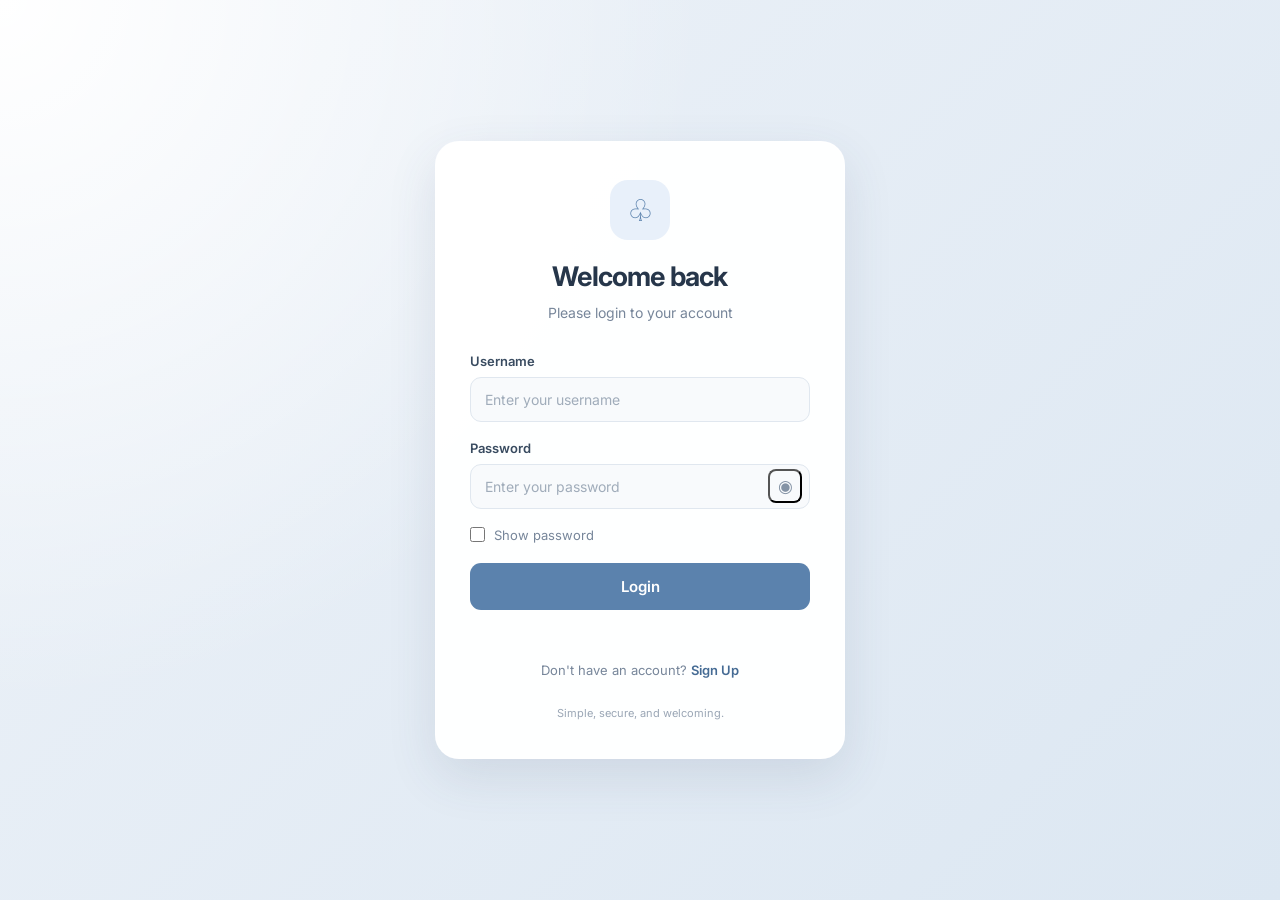
==== login.html @ faa7c5b0 "Add files via upload" ====
<!DOCTYPE html>
<html lang="en">
<head>
    <meta charset="UTF-8">
    <meta name="viewport" content="width=device-width, initial-scale=1.0">
    <title>Login & Sign Up Page</title>

    <link rel="preconnect" href="https://fonts.googleapis.com">
    <link rel="preconnect" href="https://fonts.gstatic.com" crossorigin>
    <link href="https://fonts.googleapis.com/css2?family=Inter:wght@400;500;600;700&display=swap" rel="stylesheet">

    <style>
        * {
            margin: 0;
            padding: 0;
            box-sizing: border-box;
            font-family: 'Inter', sans-serif;
        }

        :root {
            --primary: #5b82ad;
            --primary-dark: #456b94;
            --text: #26364a;
            --muted: #77869a;
            --border: #e0e7ef;
            --input-bg: #f8fafc;
        }

        body {
            min-height: 100vh;
            display: flex;
            align-items: center;
            justify-content: center;
            padding: 24px;
            background:
                radial-gradient(circle at top left, #ffffff 0%, transparent 45%),
                linear-gradient(135deg, #edf2f8, #dce7f2);
        }

        .form-container {
            width: 100%;
            max-width: 410px;
            padding: 38px 34px;
            background: rgba(255, 255, 255, 0.96);
            border: 1px solid rgba(255, 255, 255, 0.9);
            border-radius: 24px;
            box-shadow: 0 18px 50px rgba(54, 78, 108, 0.12);
            animation: appear 0.5s ease;
        }

        @keyframes appear {
            from {
                opacity: 0;
                transform: translateY(12px);
            }
            to {
                opacity: 1;
                transform: translateY(0);
            }
        }

        .logo {
            width: 60px;
            height: 60px;
            display: flex;
            align-items: center;
            justify-content: center;
            margin: 0 auto 20px;
            border-radius: 18px;
            background: #e8f0fa;
            color: var(--primary);
            font-size: 30px;
        }

        #formTitle {
            text-align: center;
            font-size: 27px;
            font-weight: 700;
            color: var(--text);
            letter-spacing: -0.8px;
            margin-bottom: 9px;
        }

        .subtitle {
            text-align: center;
            color: var(--muted);
            font-size: 14px;
            line-height: 1.6;
            margin-bottom: 28px;
        }

        .field {
            margin-bottom: 18px;
        }

        .field label {
            display: block;
            margin-bottom: 8px;
            color: #394b60;
            font-size: 13px;
            font-weight: 600;
        }

        .input-wrap {
            position: relative;
        }

        .input-wrap input {
            width: 100%;
            padding: 13px 14px;
            border: 1px solid var(--border);
            border-radius: 11px;
            background: var(--input-bg);
            color: var(--text);
            font-size: 14px;
            outline: none;
            transition: border-color 0.2s, box-shadow 0.2s,
                        background 0.2s;
        }

        .input-wrap input::placeholder {
            color: #a0acba;
        }

        .input-wrap input:focus {
            background: #ffffff;
            border-color: #8eafd2;
            box-shadow: 0 0 0 4px rgba(91, 130, 173, 0.12);
        }

        .password-input {
            padding-right: 48px !important;
        }

        .eye-button {
            position: absolute;
            right: 8px;
            top: 50%;
            transform: translateY(-50%);
            width: 34px;
            height: 34px;
            margin: 0;
            padding: 0;
            border-radius: 8px;
            background: transparent;
            color: #8493a5;
            box-shadow: none;
            font-size: 17px;
            cursor: pointer;
        }

        .eye-button:hover {
            background: #edf2f8;
            color: var(--primary-dark);
            box-shadow: none;
            transform: translateY(-50%);
        }

        .show-password {
            display: flex;
            align-items: center;
            gap: 9px;
            margin-top: 3px;
        }

        .show-password input {
            width: 15px;
            height: 15px;
            accent-color: var(--primary);
            cursor: pointer;
        }

        .show-password label {
            color: var(--muted);
            font-size: 13px;
            cursor: pointer;
        }

        #passwordMatchMessage {
            font-size: 12px;
            margin-top: -8px;
            margin-bottom: 14px;
        }

        .submit-button {
            width: 100%;
            margin-top: 20px;
            padding: 14px;
            border: none;
            border-radius: 11px;
            background: var(--primary);
            color: #ffffff;
            font-size: 15px;
            font-weight: 600;
            cursor: pointer;
            transition: background 0.2s, box-shadow 0.2s,
                        transform 0.2s;
        }

        .submit-button:hover {
            background: var(--primary-dark);
            box-shadow: 0 7px 16px rgba(69, 107, 148, 0.2);
            transform: translateY(-1px);
        }

        .submit-button:active {
            transform: translateY(0);
        }

        #errorMessage {
            min-height: 18px;
            margin-top: 12px;
            color: #dc5454;
            font-size: 12px;
            line-height: 1.5;
            text-align: center;
        }

        #toggleText {
            margin-top: 19px;
            text-align: center;
            color: var(--muted);
            font-size: 13px;
            line-height: 1.8;
        }

        #toggleText a {
            color: var(--primary-dark);
            font-weight: 600;
            text-decoration: none;
        }

        #toggleText a:hover {
            text-decoration: underline;
        }

        .footer-text {
            margin-top: 24px;
            color: #9aa6b5;
            font-size: 11px;
            text-align: center;
        }

        [hidden] {
            display: none !important;
        }

        @media (max-width: 480px) {
            body {
                padding: 16px;
            }

            .form-container {
                padding: 30px 23px;
                border-radius: 20px;
            }

            #formTitle {
                font-size: 25px;
            }
        }

        @media (prefers-reduced-motion: reduce) {
            *, *::before, *::after {
                animation: none !important;
                transition: none !important;
            }
        }
    </style>
</head>

<body>

    <main class="form-container">

        <div class="logo" aria-hidden="true">♧</div>

        <h2 id="formTitle">Welcome back</h2>

        <p class="subtitle" id="subtitle">
            Please login to your account
        </p>

        <form id="authForm">

            <div class="field">
                <label for="username">Username</label>

                <div class="input-wrap">
                    <input
                        type="text"
                        id="username"
                        placeholder="Enter your username"
                        autocomplete="username"
                        required
                    >
                </div>
            </div>

            <div class="field">
                <label for="password">Password</label>

                <div class="input-wrap">
                    <input
                        type="password"
                        id="password"
                        class="password-input"
                        placeholder="Enter your password"
                        autocomplete="current-password"
                        required
                    >

                    <button
                        type="button"
                        class="eye-button"
                        id="togglePassword"
                        aria-label="Show password"
                        aria-pressed="false"
                    >◉</button>
                </div>
            </div>

            <div class="show-password" id="showPasswordContainer">
                <input type="checkbox" id="showPassword">
                <label for="showPassword">Show password</label>
            </div>

            <div class="field" id="confirmField" hidden>
                <label for="confirmPassword">Confirm Password</label>

                <div class="input-wrap">
                    <input
                        type="password"
                        id="confirmPassword"
                        class="password-input"
                        placeholder="Re-enter your password"
                        autocomplete="new-password"
                    >

                    <button
                        type="button"
                        class="eye-button"
                        id="toggleConfirmPassword"
                        aria-label="Show confirm password"
                        aria-pressed="false"
                    >◉</button>
                </div>
            </div>

            <p id="passwordMatchMessage" hidden></p>

            <button type="submit" class="submit-button" id="submitButton">
                Login
            </button>

            <p id="errorMessage" role="status" aria-live="polite"></p>

            <p id="toggleText">
                Don't have an account?
                <a href="#" id="toggleLink">Sign Up</a>
            </p>

        </form>

        <p class="footer-text">Simple, secure, and welcoming.</p>

    </main>

    <script>
        let isLogin = true;

        // Default login credentials
        const defaultUsername = "Mary";
        const defaultPassword = "#dec24";

        // Get HTML elements
        const authForm = document.getElementById("authForm");
        const formTitle = document.getElementById("formTitle");
        const subtitle = document.getElementById("subtitle");
        const usernameInput = document.getElementById("username");
        const passwordInput = document.getElementById("password");
        const confirmPasswordInput = document.getElementById("confirmPassword");
        const confirmField = document.getElementById("confirmField");
        const showPasswordContainer = document.getElementById("showPasswordContainer");
        const showPasswordCheckbox = document.getElementById("showPassword");
        const submitButton = document.getElementById("submitButton");
        const errorMessage = document.getElementById("errorMessage");
        const toggleText = document.getElementById("toggleText");
        const toggleLink = document.getElementById("toggleLink");
        const passwordMatchMessage = document.getElementById("passwordMatchMessage");

        // Switch between Login and Sign Up
        function toggleForm(event) {
            if (event) {
                event.preventDefault();
            }

            isLogin = !isLogin;

            authForm.reset();
            errorMessage.textContent = "";
            passwordMatchMessage.textContent = "";
            passwordMatchMessage.hidden = true;

            // Reset password visibility
            passwordInput.type = "password";
            confirmPasswordInput.type = "password";
            showPasswordCheckbox.checked = false;
            updateEyeButton("togglePassword", false);
            updateEyeButton("toggleConfirmPassword", false);

            if (isLogin) {
                formTitle.textContent = "Welcome back";
                subtitle.textContent = "Please login to your account";

                confirmField.hidden = true;
                confirmPasswordInput.required = false;

                showPasswordContainer.hidden = false;
                submitButton.textContent = "Login";

                toggleText.innerHTML =
                    "Don't have an account? <a href='#' id='toggleLink'>Sign Up</a>";

            } else {
                formTitle.textContent = "Create account";
                subtitle.textContent = "Join us and create your account";

                confirmField.hidden = false;
                confirmPasswordInput.required = true;

                showPasswordContainer.hidden = true;
                submitButton.textContent = "Create Account";

                toggleText.innerHTML =
                    "Already have an account? <a href='#' id='toggleLink'>Login</a>";
            }

            // Reconnect the link after updating its HTML
            document.getElementById("toggleLink").addEventListener(
                "click", toggleForm
            );

            // Update autocomplete for the current form
            passwordInput.autocomplete = isLogin
                ? "current-password"
                : "new-password";
        }

        toggleLink.addEventListener("click", toggleForm);

        // Show/hide password using checkbox
        showPasswordCheckbox.addEventListener("change", function () {
            passwordInput.type = this.checked ? "text" : "password";
            updateEyeButton("togglePassword", this.checked);
        });

        // Show/hide password using eye buttons
        function setupEyeButton(buttonId, input) {
            const button = document.getElementById(buttonId);

            button.addEventListener("click", function () {
                const isVisible = input.type === "password";

                input.type = isVisible ? "text" : "password";

                if (input === passwordInput) {
                    showPasswordCheckbox.checked = isVisible;
                }

                updateEyeButton(buttonId, isVisible);
            });
        }

        function updateEyeButton(buttonId, isVisible) {
            const button = document.getElementById(buttonId);

            button.textContent = isVisible ? "◎" : "◉";
            button.setAttribute(
                "aria-label",
                isVisible ? "Hide password" : "Show password"
            );
            button.setAttribute("aria-pressed", String(isVisible));
        }

        setupEyeButton("togglePassword", passwordInput);
        setupEyeButton("toggleConfirmPassword", confirmPasswordInput);

        // Check whether passwords match
        function checkPasswordMatch() {
            const password = passwordInput.value;
            const confirmPassword = confirmPasswordInput.value;

            if (isLogin || confirmPassword === "") {
                passwordMatchMessage.hidden = true;
                passwordMatchMessage.textContent = "";
                return confirmPassword === "";
            }

            passwordMatchMessage.hidden = false;

            if (password === confirmPassword) {
                passwordMatchMessage.textContent = "✓ Passwords match";
                passwordMatchMessage.style.color = "#16834a";
                return true;
            } else {
                passwordMatchMessage.textContent = "✗ Passwords do not match";
                passwordMatchMessage.style.color = "#dc5454";
                return false;
            }
        }

        passwordInput.addEventListener("input", checkPasswordMatch);
        confirmPasswordInput.addEventListener("input", checkPasswordMatch);

        // Handle login and registration
        authForm.addEventListener("submit", function (event) {
            event.preventDefault();

            const username = usernameInput.value.trim();
            const password = passwordInput.value;

            errorMessage.textContent = "";

            if (!username || !password) {
                errorMessage.textContent = "Please fill out all required fields.";
                return;
            }

            if (isLogin) {
                // Check default login credentials first
                if (
                    username === defaultUsername &&
                    password === defaultPassword
                ) {
                    window.location.href = "index.html";
                    return;
                }

                // Check registered account
                try {
                    const storedUsername = localStorage.getItem("username");
                    const storedPassword = localStorage.getItem("password");

                    if (
                        storedUsername &&
                        storedPassword &&
                        username === storedUsername &&
                        password === storedPassword
                    ) {
                        window.location.href = "index.html";
                    } else {
                        errorMessage.textContent =
                            "Invalid username or password.";
                    }
                } catch (error) {
                    errorMessage.textContent =
                        "Unable to access saved accounts in this browser.";
                }

            } else {
                const confirmPassword = confirmPasswordInput.value;

                if (!confirmPassword) {
                    errorMessage.textContent =
                        "Please confirm your password.";
                    return;
                }

                if (password !== confirmPassword) {
                    errorMessage.textContent =
                        "Passwords do not match.";
                    return;
                }

                // Prevent overwriting the default account
                if (username === defaultUsername) {
                    errorMessage.textContent =
                        "This username is reserved. Please choose another.";
                    return;
                }

                try {
                    if (localStorage.getItem("username") === username) {
                        errorMessage.textContent =
                            "This username is already registered.";
                        return;
                    }

                    // Save account in this browser
                    localStorage.setItem("username", username);
                    localStorage.setItem("password", password);

                    alert("Account created successfully! You can now log in.");

                    // Return to login form
                    toggleForm();
                    usernameInput.value = username;

                } catch (error) {
                    errorMessage.textContent =
                        "Unable to save your account in this browser.";
                }
            }
        });
    </script>

</body>
</html>
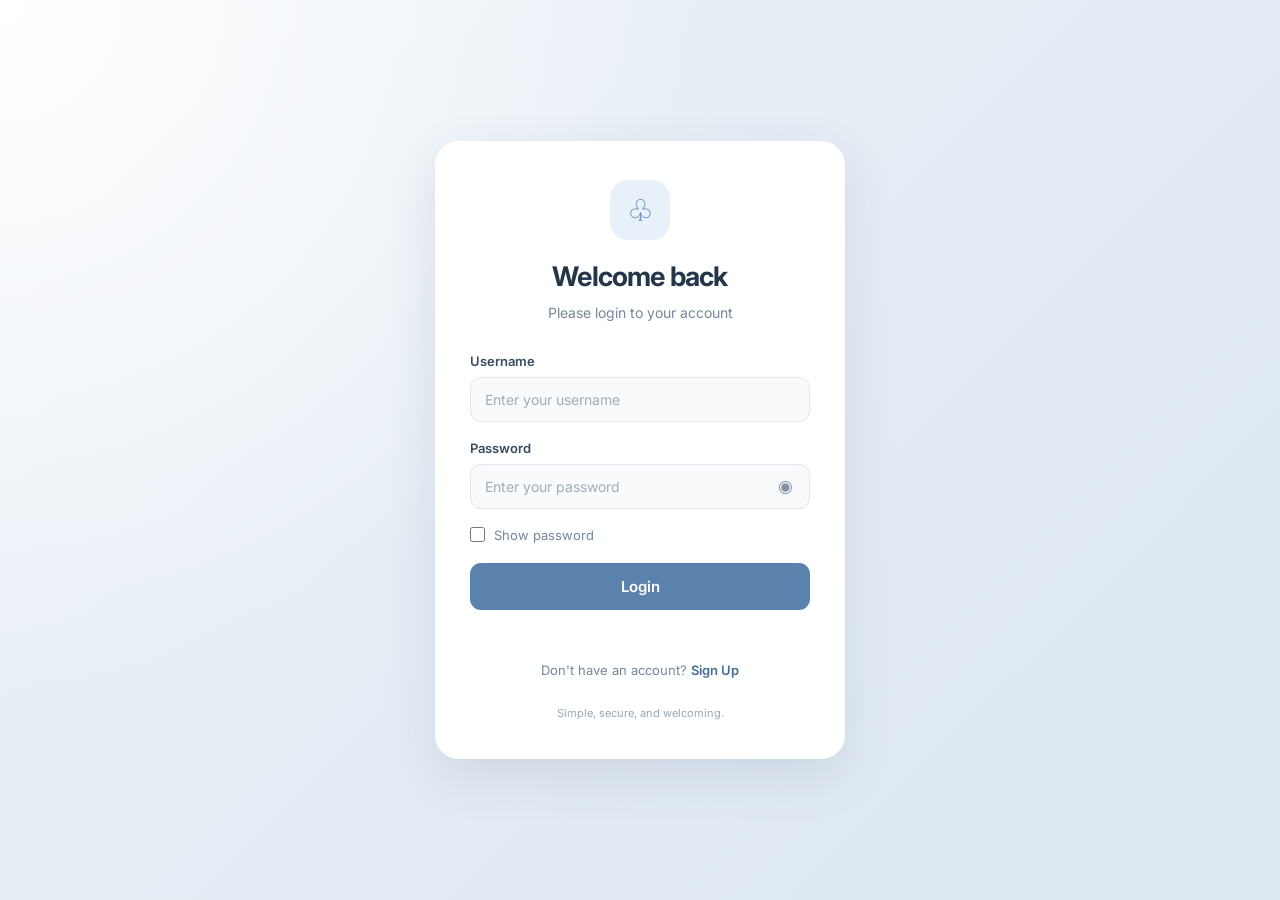
==== commit 5b1129e7: "Refactor login form HTML and JavaScript" ====
--- a/login.html
+++ b/login.html
@@ -14,7 +14,7 @@
             margin: 0;
             padding: 0;
             box-sizing: border-box;
-            font-family: 'Inter', sans-serif;
+            font-family: 'Inter', -apple-system, BlinkMacSystemFont, 'Segoe UI', sans-serif;
         }
 
         :root {
@@ -114,8 +114,7 @@
             color: var(--text);
             font-size: 14px;
             outline: none;
-            transition: border-color 0.2s, box-shadow 0.2s,
-                        background 0.2s;
+            transition: border-color 0.2s, box-shadow 0.2s, background 0.2s;
         }
 
         .input-wrap input::placeholder {
@@ -146,14 +145,13 @@
             color: #8493a5;
             box-shadow: none;
             font-size: 17px;
+            border: none;
             cursor: pointer;
         }
 
         .eye-button:hover {
             background: #edf2f8;
             color: var(--primary-dark);
-            box-shadow: none;
-            transform: translateY(-50%);
         }
 
         .show-password {
@@ -180,6 +178,7 @@
             font-size: 12px;
             margin-top: -8px;
             margin-bottom: 14px;
+            min-height: 16px;
         }
 
         .submit-button {
@@ -193,8 +192,7 @@
             font-size: 15px;
             font-weight: 600;
             cursor: pointer;
-            transition: background 0.2s, box-shadow 0.2s,
-                        transform 0.2s;
+            transition: background 0.2s, box-shadow 0.2s, transform 0.2s;
         }
 
         .submit-button:hover {
@@ -270,53 +268,25 @@
 </head>
 
 <body>
-
     <main class="form-container">
-
         <div class="logo" aria-hidden="true">♧</div>
 
         <h2 id="formTitle">Welcome back</h2>
-
-        <p class="subtitle" id="subtitle">
-            Please login to your account
-        </p>
+        <p class="subtitle" id="subtitle">Please login to your account</p>
 
         <form id="authForm">
-
             <div class="field">
                 <label for="username">Username</label>
-
                 <div class="input-wrap">
-                    <input
-                        type="text"
-                        id="username"
-                        placeholder="Enter your username"
-                        autocomplete="username"
-                        required
-                    >
+                    <input type="text" id="username" placeholder="Enter your username" autocomplete="username" required>
                 </div>
             </div>
 
             <div class="field">
                 <label for="password">Password</label>
-
                 <div class="input-wrap">
-                    <input
-                        type="password"
-                        id="password"
-                        class="password-input"
-                        placeholder="Enter your password"
-                        autocomplete="current-password"
-                        required
-                    >
-
-                    <button
-                        type="button"
-                        class="eye-button"
-                        id="togglePassword"
-                        aria-label="Show password"
-                        aria-pressed="false"
-                    >◉</button>
+                    <input type="password" id="password" class="password-input" placeholder="Enter your password" autocomplete="current-password" required>
+                    <button type="button" class="eye-button" id="togglePassword" aria-label="Show password" aria-pressed="false">◉</button>
                 </div>
             </div>
 
@@ -327,53 +297,31 @@
 
             <div class="field" id="confirmField" hidden>
                 <label for="confirmPassword">Confirm Password</label>
-
                 <div class="input-wrap">
-                    <input
-                        type="password"
-                        id="confirmPassword"
-                        class="password-input"
-                        placeholder="Re-enter your password"
-                        autocomplete="new-password"
-                    >
-
-                    <button
-                        type="button"
-                        class="eye-button"
-                        id="toggleConfirmPassword"
-                        aria-label="Show confirm password"
-                        aria-pressed="false"
-                    >◉</button>
+                    <input type="password" id="confirmPassword" class="password-input" placeholder="Re-enter your password" autocomplete="new-password">
+                    <button type="button" class="eye-button" id="toggleConfirmPassword" aria-label="Show confirm password" aria-pressed="false">◉</button>
                 </div>
             </div>
 
             <p id="passwordMatchMessage" hidden></p>
 
-            <button type="submit" class="submit-button" id="submitButton">
-                Login
-            </button>
-
+            <button type="submit" class="submit-button" id="submitButton">Login</button>
             <p id="errorMessage" role="status" aria-live="polite"></p>
 
             <p id="toggleText">
                 Don't have an account?
                 <a href="#" id="toggleLink">Sign Up</a>
             </p>
-
         </form>
 
         <p class="footer-text">Simple, secure, and welcoming.</p>
-
     </main>
 
     <script>
         let isLogin = true;
-
-        // Default login credentials
         const defaultUsername = "Mary";
         const defaultPassword = "#dec24";
 
-        // Get HTML elements
         const authForm = document.getElementById("authForm");
         const formTitle = document.getElementById("formTitle");
         const subtitle = document.getElementById("subtitle");
@@ -385,141 +333,96 @@
         const showPasswordCheckbox = document.getElementById("showPassword");
         const submitButton = document.getElementById("submitButton");
         const errorMessage = document.getElementById("errorMessage");
-        const toggleText = document.getElementById("toggleText");
         const toggleLink = document.getElementById("toggleLink");
         const passwordMatchMessage = document.getElementById("passwordMatchMessage");
 
-        // Switch between Login and Sign Up
+        function updateEyeButton(buttonId, isVisible) {
+            const btn = document.getElementById(buttonId);
+            btn.textContent = isVisible ? "◎" : "◉";
+            btn.setAttribute("aria-label", isVisible ? "Hide password" : "Show password");
+            btn.setAttribute("aria-pressed", String(isVisible));
+        }
+
+        function setPasswordVisibility(input, isVisible, buttonId) {
+            input.type = isVisible ? "text" : "password";
+            updateEyeButton(buttonId, isVisible);
+        }
+
         function toggleForm(event) {
-            if (event) {
-                event.preventDefault();
-            }
-
+            if (event) event.preventDefault();
             isLogin = !isLogin;
-
             authForm.reset();
             errorMessage.textContent = "";
             passwordMatchMessage.textContent = "";
             passwordMatchMessage.hidden = true;
 
-            // Reset password visibility
-            passwordInput.type = "password";
-            confirmPasswordInput.type = "password";
+            setPasswordVisibility(passwordInput, false, "togglePassword");
+            setPasswordVisibility(confirmPasswordInput, false, "toggleConfirmPassword");
             showPasswordCheckbox.checked = false;
-            updateEyeButton("togglePassword", false);
-            updateEyeButton("toggleConfirmPassword", false);
 
             if (isLogin) {
                 formTitle.textContent = "Welcome back";
                 subtitle.textContent = "Please login to your account";
-
                 confirmField.hidden = true;
                 confirmPasswordInput.required = false;
-
                 showPasswordContainer.hidden = false;
                 submitButton.textContent = "Login";
-
-                toggleText.innerHTML =
-                    "Don't have an account? <a href='#' id='toggleLink'>Sign Up</a>";
-
+                toggleLink.parentElement.innerHTML = "Don't have an account? <a href='#' id='toggleLink'>Sign Up</a>";
             } else {
                 formTitle.textContent = "Create account";
                 subtitle.textContent = "Join us and create your account";
-
                 confirmField.hidden = false;
                 confirmPasswordInput.required = true;
-
                 showPasswordContainer.hidden = true;
                 submitButton.textContent = "Create Account";
-
-                toggleText.innerHTML =
-                    "Already have an account? <a href='#' id='toggleLink'>Login</a>";
-            }
-
-            // Reconnect the link after updating its HTML
-            document.getElementById("toggleLink").addEventListener(
-                "click", toggleForm
-            );
-
-            // Update autocomplete for the current form
-            passwordInput.autocomplete = isLogin
-                ? "current-password"
-                : "new-password";
+                toggleLink.parentElement.innerHTML = "Already have an account? <a href='#' id='toggleLink'>Login</a>";
+            }
+            document.getElementById("toggleLink").addEventListener("click", toggleForm);
+            passwordInput.autocomplete = isLogin ? "current-password" : "new-password";
         }
 
         toggleLink.addEventListener("click", toggleForm);
 
-        // Show/hide password using checkbox
         showPasswordCheckbox.addEventListener("change", function () {
-            passwordInput.type = this.checked ? "text" : "password";
-            updateEyeButton("togglePassword", this.checked);
+            setPasswordVisibility(passwordInput, this.checked, "togglePassword");
         });
 
-        // Show/hide password using eye buttons
-        function setupEyeButton(buttonId, input) {
-            const button = document.getElementById(buttonId);
-
-            button.addEventListener("click", function () {
-                const isVisible = input.type === "password";
-
-                input.type = isVisible ? "text" : "password";
-
-                if (input === passwordInput) {
-                    showPasswordCheckbox.checked = isVisible;
-                }
-
-                updateEyeButton(buttonId, isVisible);
-            });
-        }
-
-        function updateEyeButton(buttonId, isVisible) {
-            const button = document.getElementById(buttonId);
-
-            button.textContent = isVisible ? "◎" : "◉";
-            button.setAttribute(
-                "aria-label",
-                isVisible ? "Hide password" : "Show password"
-            );
-            button.setAttribute("aria-pressed", String(isVisible));
-        }
-
-        setupEyeButton("togglePassword", passwordInput);
-        setupEyeButton("toggleConfirmPassword", confirmPasswordInput);
-
-        // Check whether passwords match
+        document.getElementById("togglePassword").addEventListener("click", function () {
+            const newState = passwordInput.type === "password";
+            showPasswordCheckbox.checked = newState;
+            setPasswordVisibility(passwordInput, newState, "togglePassword");
+        });
+
+        document.getElementById("toggleConfirmPassword").addEventListener("click", function () {
+            setPasswordVisibility(confirmPasswordInput, confirmPasswordInput.type === "password", "toggleConfirmPassword");
+        });
+
         function checkPasswordMatch() {
-            const password = passwordInput.value;
-            const confirmPassword = confirmPasswordInput.value;
-
-            if (isLogin || confirmPassword === "") {
+            const pwd = passwordInput.value;
+            const confirmPwd = confirmPasswordInput.value;
+
+            if (isLogin || confirmPwd === "") {
                 passwordMatchMessage.hidden = true;
-                passwordMatchMessage.textContent = "";
-                return confirmPassword === "";
+                return;
             }
 
             passwordMatchMessage.hidden = false;
-
-            if (password === confirmPassword) {
+            if (pwd === confirmPwd) {
                 passwordMatchMessage.textContent = "✓ Passwords match";
                 passwordMatchMessage.style.color = "#16834a";
-                return true;
             } else {
                 passwordMatchMessage.textContent = "✗ Passwords do not match";
                 passwordMatchMessage.style.color = "#dc5454";
-                return false;
             }
         }
 
         passwordInput.addEventListener("input", checkPasswordMatch);
         confirmPasswordInput.addEventListener("input", checkPasswordMatch);
 
-        // Handle login and registration
         authForm.addEventListener("submit", function (event) {
             event.preventDefault();
-
             const username = usernameInput.value.trim();
             const password = passwordInput.value;
-
             errorMessage.textContent = "";
 
             if (!username || !password) {
@@ -528,82 +431,10 @@
             }
 
             if (isLogin) {
-                // Check default login credentials first
-                if (
-                    username === defaultUsername &&
-                    password === defaultPassword
-                ) {
+                if (username === defaultUsername && password === defaultPassword) {
                     window.location.href = "index.html";
                     return;
                 }
-
-                // Check registered account
                 try {
-                    const storedUsername = localStorage.getItem("username");
-                    const storedPassword = localStorage.getItem("password");
-
-                    if (
-                        storedUsername &&
-                        storedPassword &&
-                        username === storedUsername &&
-                        password === storedPassword
-                    ) {
-                        window.location.href = "index.html";
-                    } else {
-                        errorMessage.textContent =
-                            "Invalid username or password.";
-                    }
-                } catch (error) {
-                    errorMessage.textContent =
-                        "Unable to access saved accounts in this browser.";
-                }
-
-            } else {
-                const confirmPassword = confirmPasswordInput.value;
-
-                if (!confirmPassword) {
-                    errorMessage.textContent =
-                        "Please confirm your password.";
-                    return;
-                }
-
-                if (password !== confirmPassword) {
-                    errorMessage.textContent =
-                        "Passwords do not match.";
-                    return;
-                }
-
-                // Prevent overwriting the default account
-                if (username === defaultUsername) {
-                    errorMessage.textContent =
-                        "This username is reserved. Please choose another.";
-                    return;
-                }
-
-                try {
-                    if (localStorage.getItem("username") === username) {
-                        errorMessage.textContent =
-                            "This username is already registered.";
-                        return;
-                    }
-
-                    // Save account in this browser
-                    localStorage.setItem("username", username);
-                    localStorage.setItem("password", password);
-
-                    alert("Account created successfully! You can now log in.");
-
-                    // Return to login form
-                    toggleForm();
-                    usernameInput.value = username;
-
-                } catch (error) {
-                    errorMessage.textContent =
-                        "Unable to save your account in this browser.";
-                }
-            }
-        });
-    </script>
-
-</body>
-</html>+                    const storedUser = localStorage.getItem("username");
+                    const stored
